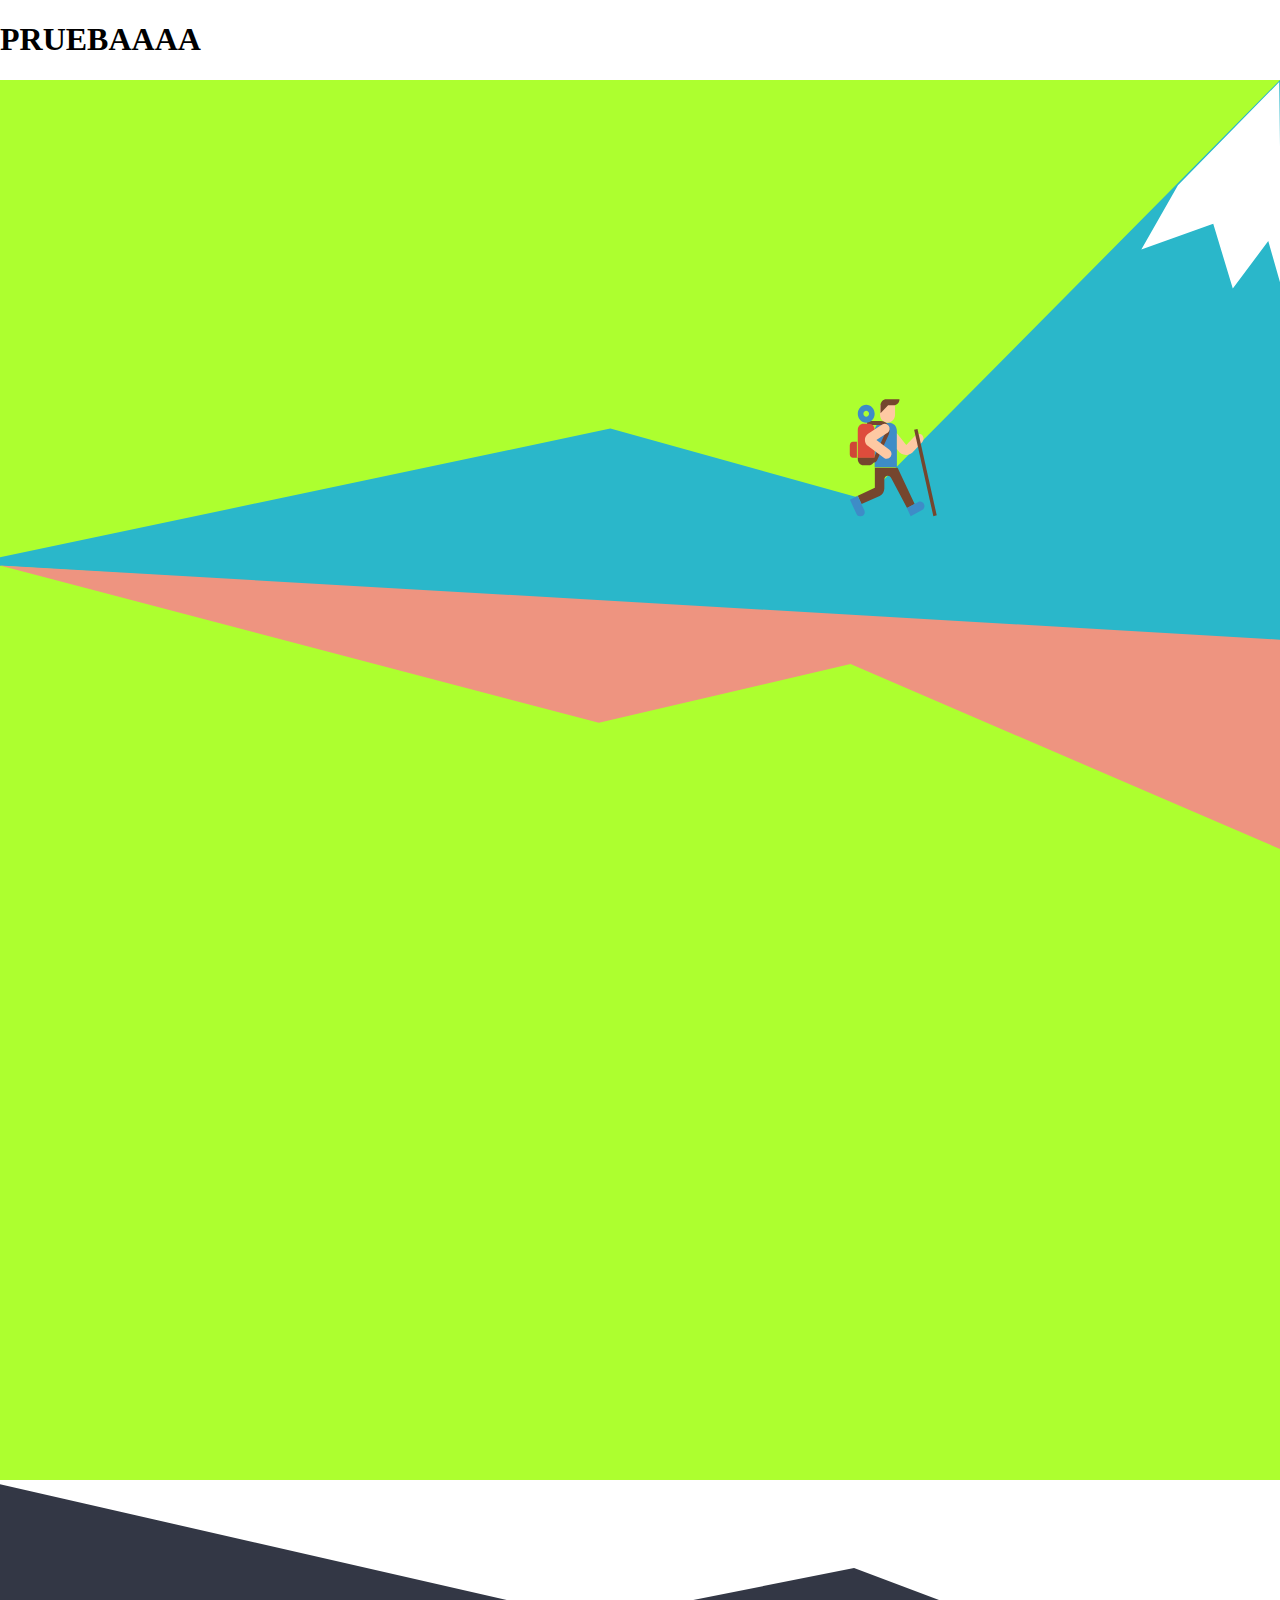
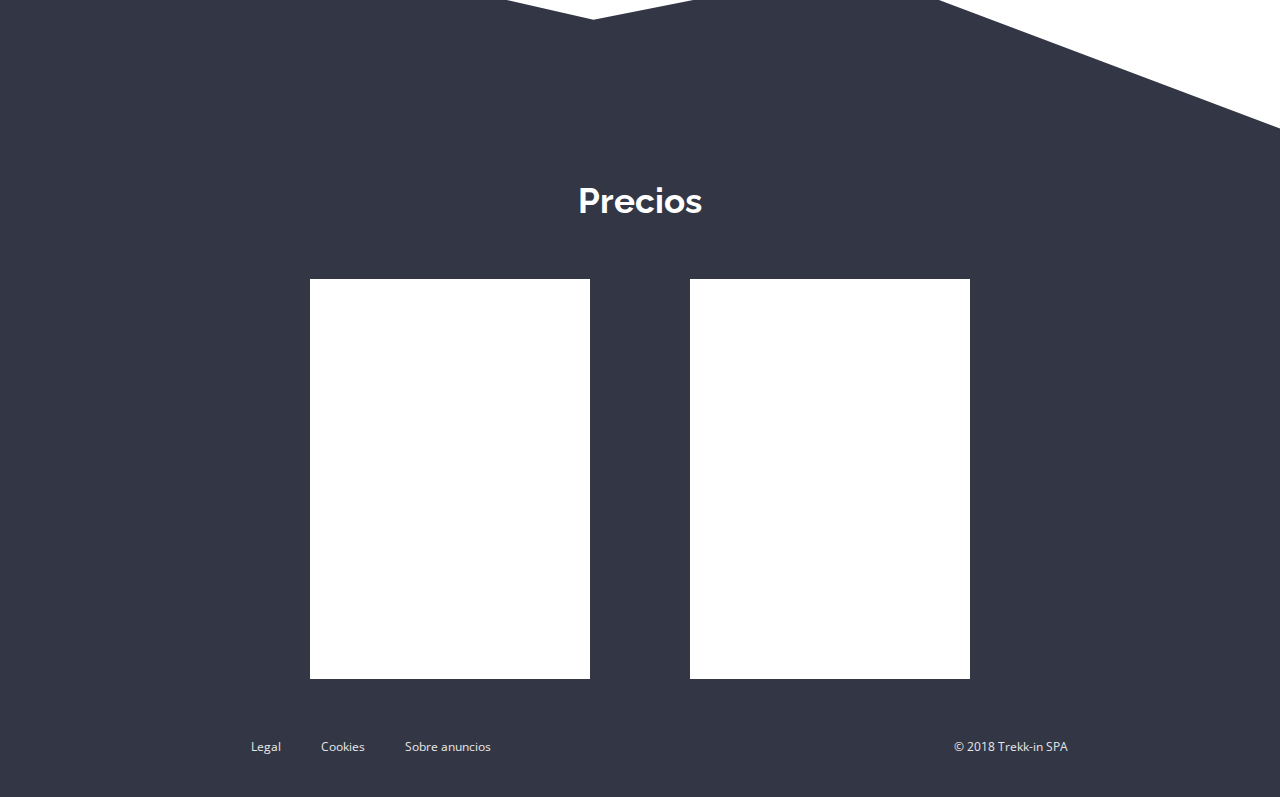
==== index.html @ 4a88b7ce "Problema solucionado" ====
<!DOCTYPE html>
<html lang="en">
<head>
    <meta charset="UTF-8">
    <meta name="viewport" content="width=device-width, initial-scale=1.0">
    <title>Trekk-In</title>
    <link href="https://fonts.googleapis.com/css?family=Open+Sans|Raleway:400,700&display=swap" rel="stylesheet">
    <link rel="stylesheet" href="assets/css/style.css">
</head> 
<body>

<div class="row">
<nav> </nav>

<header class="col-12">

    <h1>PRUEBAAAA</h1>

</header>

<div class="col-12 fondo-header"></div>

<main class="col-12"> </main>

<section class=" col-12 section-montaña">

    <h1 class="titulo-precios">Precios</h1>
    <div class="contenedor-cartas">
        <div class="cards">

        </div>

        <div class="cards">

        </div>
    </div>
</section >

<!--FOOTER-->
<footer class="col-12">
    <div class="botones-footer">
        <ul>Legal</ul>
        <ul>Cookies</ul>
        <ul>Sobre anuncios</ul>
    </div>
    <ul>© 2018 Trekk-in SPA</ul>
</footer> 
<!--FOOTER-->

 
</div>


</body>
</html>
---- assets/css/style.css ----
@charset "UTF-8";
body {
  margin: 0;
  padding: 0;
  box-sizing: border-box;
}

.row {
  display: grid;
  grid-template-columns: repeat(12, 1fr);
}

/*SMARTPHONE*/
.col-12 {
  grid-column: span 12;
}

.col-11 {
  grid-column: span 11;
}

.col-10 {
  grid-column: span 10;
}

.col-9 {
  grid-column: span 9;
}

.col-8 {
  grid-column: span 8;
}

.col-7 {
  grid-column: span 7;
}

.col-6 {
  grid-column: span 6;
}

.col-5 {
  grid-column: span 5;
}

.col-4 {
  grid-column: span 4;
}

.col-3 {
  grid-column: span 3;
}

.col-2 {
  grid-column: span 2;
}

.col-1 {
  grid-column: span 1;
}

@media (min-width: 576px) {
  .contenedor {
    width: 540px;
  }

  .d-sm-none {
    display: none;
  }

  .d-sm-block {
    display: block;
  }

  .col-sm-12 {
    grid-column: span 12;
  }

  .col-sm-11 {
    grid-column: span 11;
  }

  .col-sm-10 {
    grid-column: span 10;
  }

  .col-sm-9 {
    grid-column: span 9;
  }

  .col-sm-8 {
    grid-column: span 8;
  }

  .col-sm-7 {
    grid-column: span 7;
  }

  .col-sm-6 {
    grid-column: span 6;
  }

  .col-sm-5 {
    grid-column: span 5;
  }

  .col-sm-4 {
    grid-column: span 4;
  }

  .col-sm-3 {
    grid-column: span 3;
  }

  .col-sm-2 {
    grid-column: span 2;
  }

  .col-sm-1 {
    grid-column: span 1;
  }
}
@media (min-width: 768px) {
  .contenedor {
    width: 750px;
  }

  .d-md-none {
    display: none;
  }

  .d-md-block {
    display: block;
  }

  .col-md-12 {
    grid-column: span 12;
  }

  .col-md-11 {
    grid-column: span 11;
  }

  .col-md-10 {
    grid-column: span 10;
  }

  .col-md-9 {
    grid-column: span 9;
  }

  .col-md-8 {
    grid-column: span 8;
  }

  .col-md-7 {
    grid-column: span 7;
  }

  .col-md-6 {
    grid-column: span 6;
  }

  .col-md-5 {
    grid-column: span 5;
  }

  .col-md-4 {
    grid-column: span 4;
  }

  .col-md-3 {
    grid-column: span 3;
  }

  .col-md-2 {
    grid-column: span 2;
  }

  .col-md-1 {
    grid-column: span 1;
  }
}
@media (min-width: 992px) {
  .contenedor {
    width: 970px;
  }

  .d-lg-none {
    display: none;
  }

  .d-lg-block {
    display: block;
  }

  .col-lg-12 {
    grid-column: span 12;
  }

  .col-lg-11 {
    grid-column: span 11;
  }

  .col-lg-10 {
    grid-column: span 10;
  }

  .col-lg-9 {
    grid-column: span 9;
  }

  .col-lg-8 {
    grid-column: span 8;
  }

  .col-lg-7 {
    grid-column: span 7;
  }

  .col-lg-6 {
    grid-column: span 6;
  }

  .col-lg-5 {
    grid-column: span 5;
  }

  .col-lg-4 {
    grid-column: span 4;
  }

  .col-lg-3 {
    grid-column: span 3;
  }

  .col-lg-2 {
    grid-column: span 2;
  }

  .col-lg-1 {
    grid-column: span 1;
  }
}
@media (min-width: 1200px) {
  .contenedor {
    width: 1170px;
  }

  .d-xl-none {
    display: none;
  }

  .d-xl-block {
    display: block;
  }

  .col-xl-12 {
    grid-column: span 12;
  }

  .col-xl-11 {
    grid-column: span 11;
  }

  .col-xl-10 {
    grid-column: span 10;
  }

  .col-xl-9 {
    grid-column: span 9;
  }

  .col-xl-8 {
    grid-column: span 8;
  }

  .col-xl-7 {
    grid-column: span 7;
  }

  .col-xl-6 {
    grid-column: span 6;
  }

  .col-xl-5 {
    grid-column: span 5;
  }

  .col-xl-4 {
    grid-column: span 4;
  }

  .col-xl-3 {
    grid-column: span 3;
  }

  .col-xl-2 {
    grid-column: span 2;
  }

  .col-xl-1 {
    grid-column: span 1;
  }
}
.fondo-header {
  height: auto;
  width: 100%;
  background-color: greenyellow;
  color: red;
  background-image: url(/assets/img/header-minimizado.svg);
  background-repeat: no-repeat;
  background-size: 170%;
  background-position: right;
  padding-bottom: 400px;
}

@media (min-width: 576px) {
  .fondo-header {
    height: 1000px;
    width: 100%;
    background-color: greenyellow;
    color: red;
    background-image: url(/assets/img/header-minimizado.svg);
    background-repeat: no-repeat;
    background-size: 100%;
    background-position: top;
  }
}
footer {
  background-color: #333745;
  height: 100px;
  width: 100%;
  display: flex;
  justify-content: space-around;
  color: #e8e8e8;
  align-items: center;
  font-family: "Open Sans", sans-serif;
  flex-wrap: wrap;
  font-size: 12px;
}

.botones-footer {
  display: flex;
  color: #e8e8e8;
}

.section-montaña {
  background-color: #FFF;
  height: auto;
  width: 100%;
  background-repeat: no-repeat;
  background-size: cover;
  background-position: top;
  background-image: url(/assets/img/result-montaña-negra.svg);
}

.contenedor-cartas {
  display: flex;
  justify-content: center;
  flex-direction: column;
  margin-top: 40px;
}

.cards {
  background-color: white;
  width: 280px;
  height: 400px;
  margin: 18px;
}

.titulo-precios {
  display: flex;
  justify-content: center;
  margin-top: 300px;
  font-family: "Raleway", sans-serif;
  color: white;
  font-size: 35px;
}

@media (min-width: 576px) {
  .contenedor-cartas {
    display: flex;
    justify-content: center;
    flex-direction: row;
  }

  .cards {
    margin: 18px 50px;
  }
}

/*# sourceMappingURL=style.css.map */
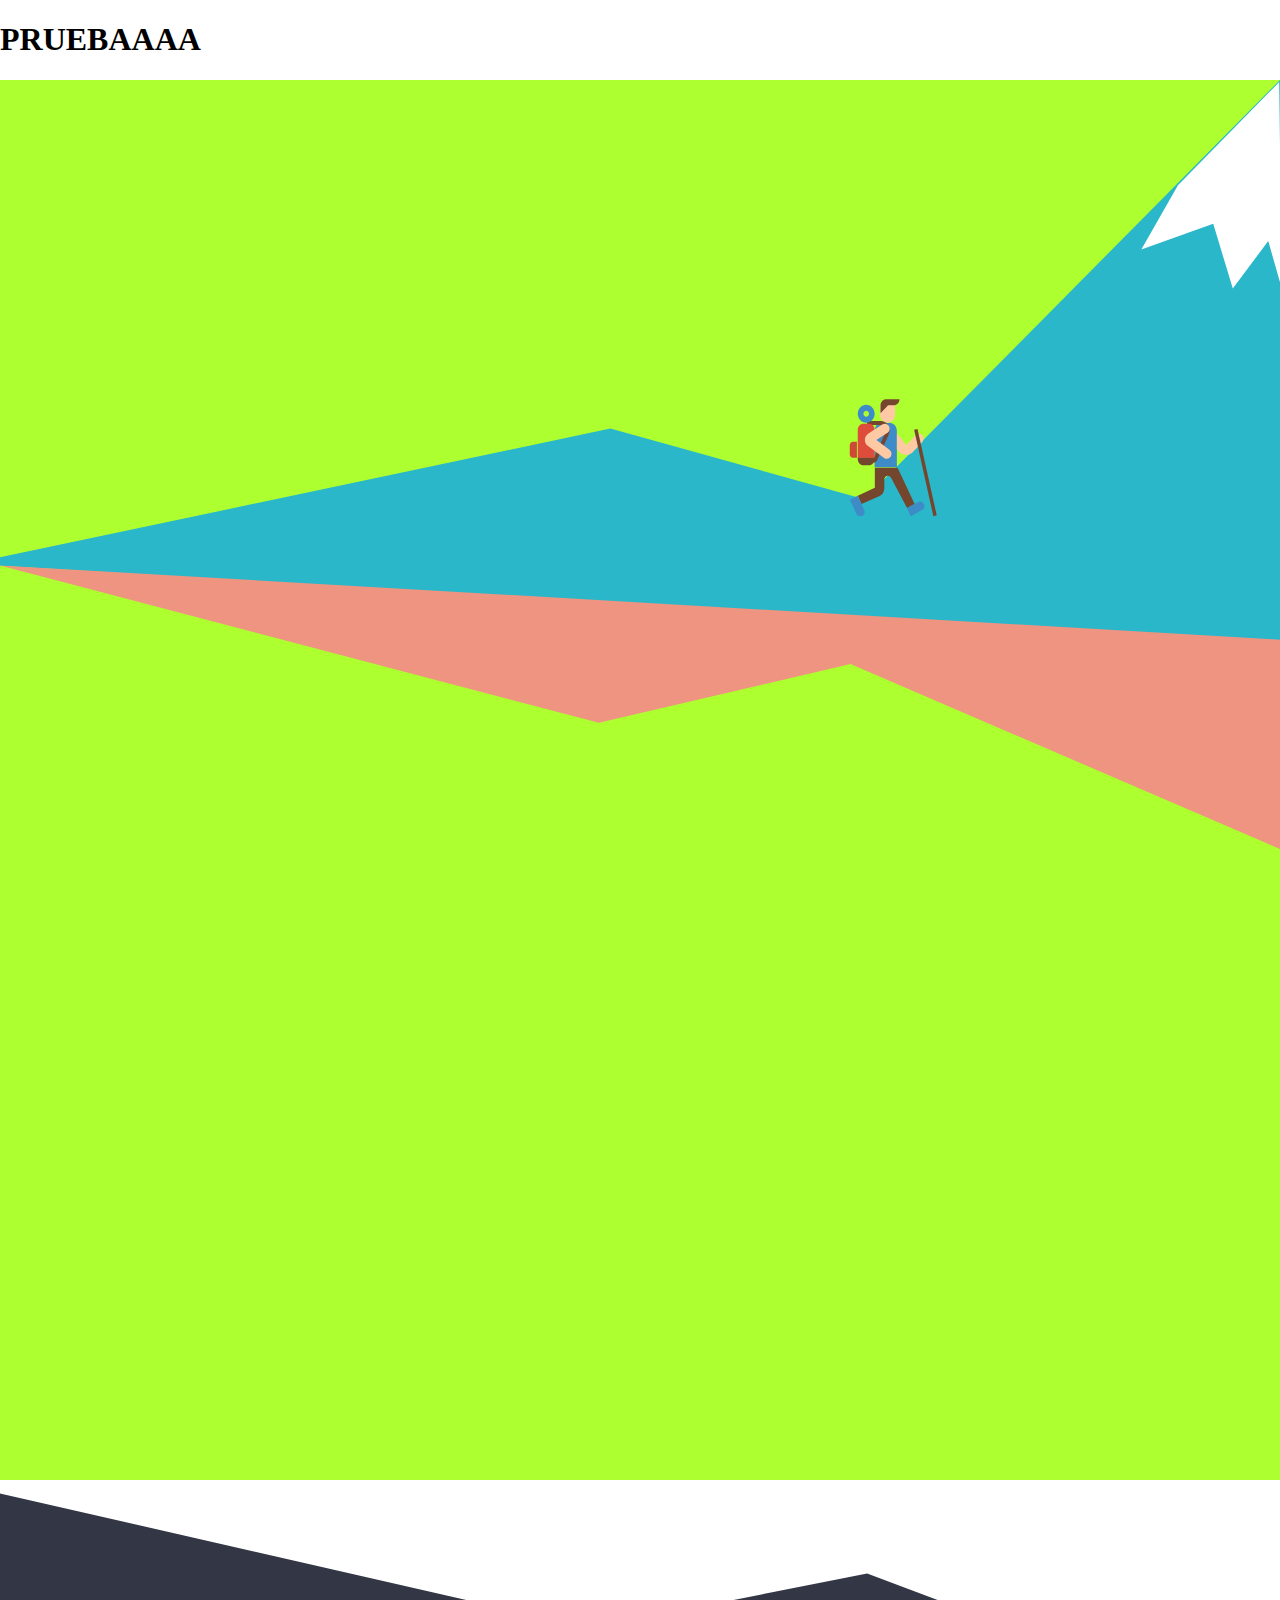
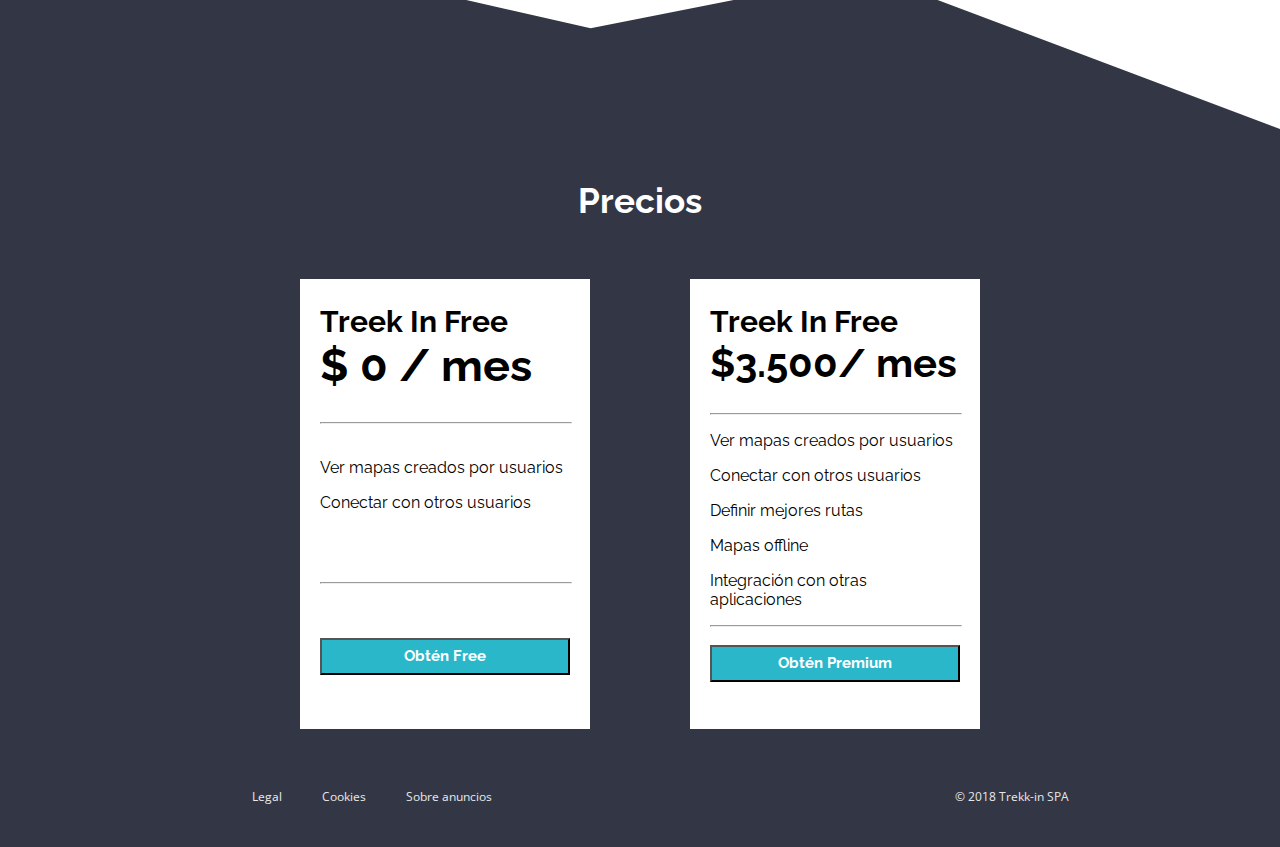
==== commit 8388a3b0: "Cartas arregladas" ====
--- a/index.html
+++ b/index.html
@@ -5,12 +5,26 @@
     <meta name="viewport" content="width=device-width, initial-scale=1.0">
     <title>Trekk-In</title>
     <link href="https://fonts.googleapis.com/css?family=Open+Sans|Raleway:400,700&display=swap" rel="stylesheet">
+    <link rel="stylesheet" href="https://cdnjs.cloudflare.com/ajax/libs/font-awesome/4.7.0/css/font-awesome.min.css">
     <link rel="stylesheet" href="assets/css/style.css">
 </head> 
 <body>
 
 <div class="row">
-<nav> </nav>
+
+<nav class="col-12"> 
+    
+<!-- 
+    <div class="topnav" id="myTopnav">
+        <a href="#home" class="active"><img class="logo-navbar" src="/assets/img/result-logo.svg" alt=""></a>
+        <a href="#news">Acerca de</a>
+        <a href="#contact">Características</a>
+        <a href="#about">Precios</a>
+        <a href="javascript:void(0);" class="icon" onclick="myFunction()">
+          <i class="fa fa-bars"></i>
+        </a>
+      </div> -->
+</nav>
 
 <header class="col-12">
 
@@ -27,10 +41,34 @@
     <h1 class="titulo-precios">Precios</h1>
     <div class="contenedor-cartas">
         <div class="cards">
-
+            <h2 class="textos-cartas titulo-promo">Treek In Free</h2>
+            <h1 class="textos-cartas precio">$ 0 / mes</h1>
+            <hr class="linea">
+            <br>
+            <p class="textos-cartas">Ver mapas creados por usuarios</p>
+            <p class="textos-cartas">Conectar con otros usuarios</p>
+            <br>
+            <br>
+            <br>
+            <hr class="linea">
+            <br>
+            <br>
+            <br>
+            <button class="boton-cajas">Obtén Free</button>
         </div>
 
         <div class="cards">
+            <h2 class="textos-cartas titulo-promo">Treek In Free</h2>
+            <h1 class="textos-cartas precio-diferente">$3.500/ mes</h1>
+            <hr class="linea">
+            <p class="textos-cartas">Ver mapas creados por usuarios</p>
+            <p class="textos-cartas">Conectar con otros usuarios</p>
+            <p class="textos-cartas">Definir mejores rutas</p>
+            <p class="textos-cartas">Mapas offline</p>
+            <p class="textos-cartas">Integración con otras aplicaciones</p>
+            <hr class="linea">
+            <br>
+            <button class="boton-cajas">Obtén Premium</button>
 
         </div>
     </div>
@@ -50,6 +88,21 @@
  
 </div>
 
+    <!-- js js js js -->
+    <script src="https://code.jquery.com/jquery-3.4.1.slim.min.js" integrity="sha384-J6qa4849blE2+poT4WnyKhv5vZF5SrPo0iEjwBvKU7imGFAV0wwj1yYfoRSJoZ+n" crossorigin="anonymous"></script>
+    <script src="https://cdn.jsdelivr.net/npm/popper.js@1.16.0/dist/umd/popper.min.js" integrity="sha384-Q6E9RHvbIyZFJoft+2mJbHaEWldlvI9IOYy5n3zV9zzTtmI3UksdQRVvoxMfooAo" crossorigin="anonymous"></script>
+    <!-- js js js js -->
+    <!-- <script>
+        function myFunction() {
+  var x = document.getElementById("myTopnav");
+  if (x.className === "topnav") {
+    x.className += " responsive";
+  } else {
+    x.className = "topnav";
+  }
+}
+    </script> -->
+ 
 
 </body>
 </html>--- a/assets/css/style.css
+++ b/assets/css/style.css
@@ -364,9 +364,29 @@
 
 .cards {
   background-color: white;
-  width: 280px;
-  height: 400px;
+  width: 250px;
+  height: 450px;
   margin: 18px;
+  text-align: left;
+  padding: 0px 20px;
+}
+
+.textos-cartas {
+  font-family: "Raleway", sans-serif;
+}
+
+.precio {
+  font-size: 45px;
+  font-weight: 700;
+  font-style: bold;
+  margin-top: 0px;
+}
+
+.precio-diferente {
+  font-size: 40px;
+  font-weight: 700;
+  font-style: bold;
+  margin-top: 0px;
 }
 
 .titulo-precios {
@@ -378,6 +398,27 @@
   font-size: 35px;
 }
 
+.titulo-promo {
+  font-size: 30px;
+  margin-bottom: 0px;
+}
+
+.linea {
+  width: 100%;
+  margin: 0px;
+}
+
+.boton-cajas {
+  width: 250px;
+  padding: 3%;
+  background-color: #2ab7ca;
+  color: #FFF;
+  font-family: "Raleway", sans-serif;
+  font-weight: 700;
+  font-style: bold;
+  font-size: 15px;
+}
+
 @media (min-width: 576px) {
   .contenedor-cartas {
     display: flex;
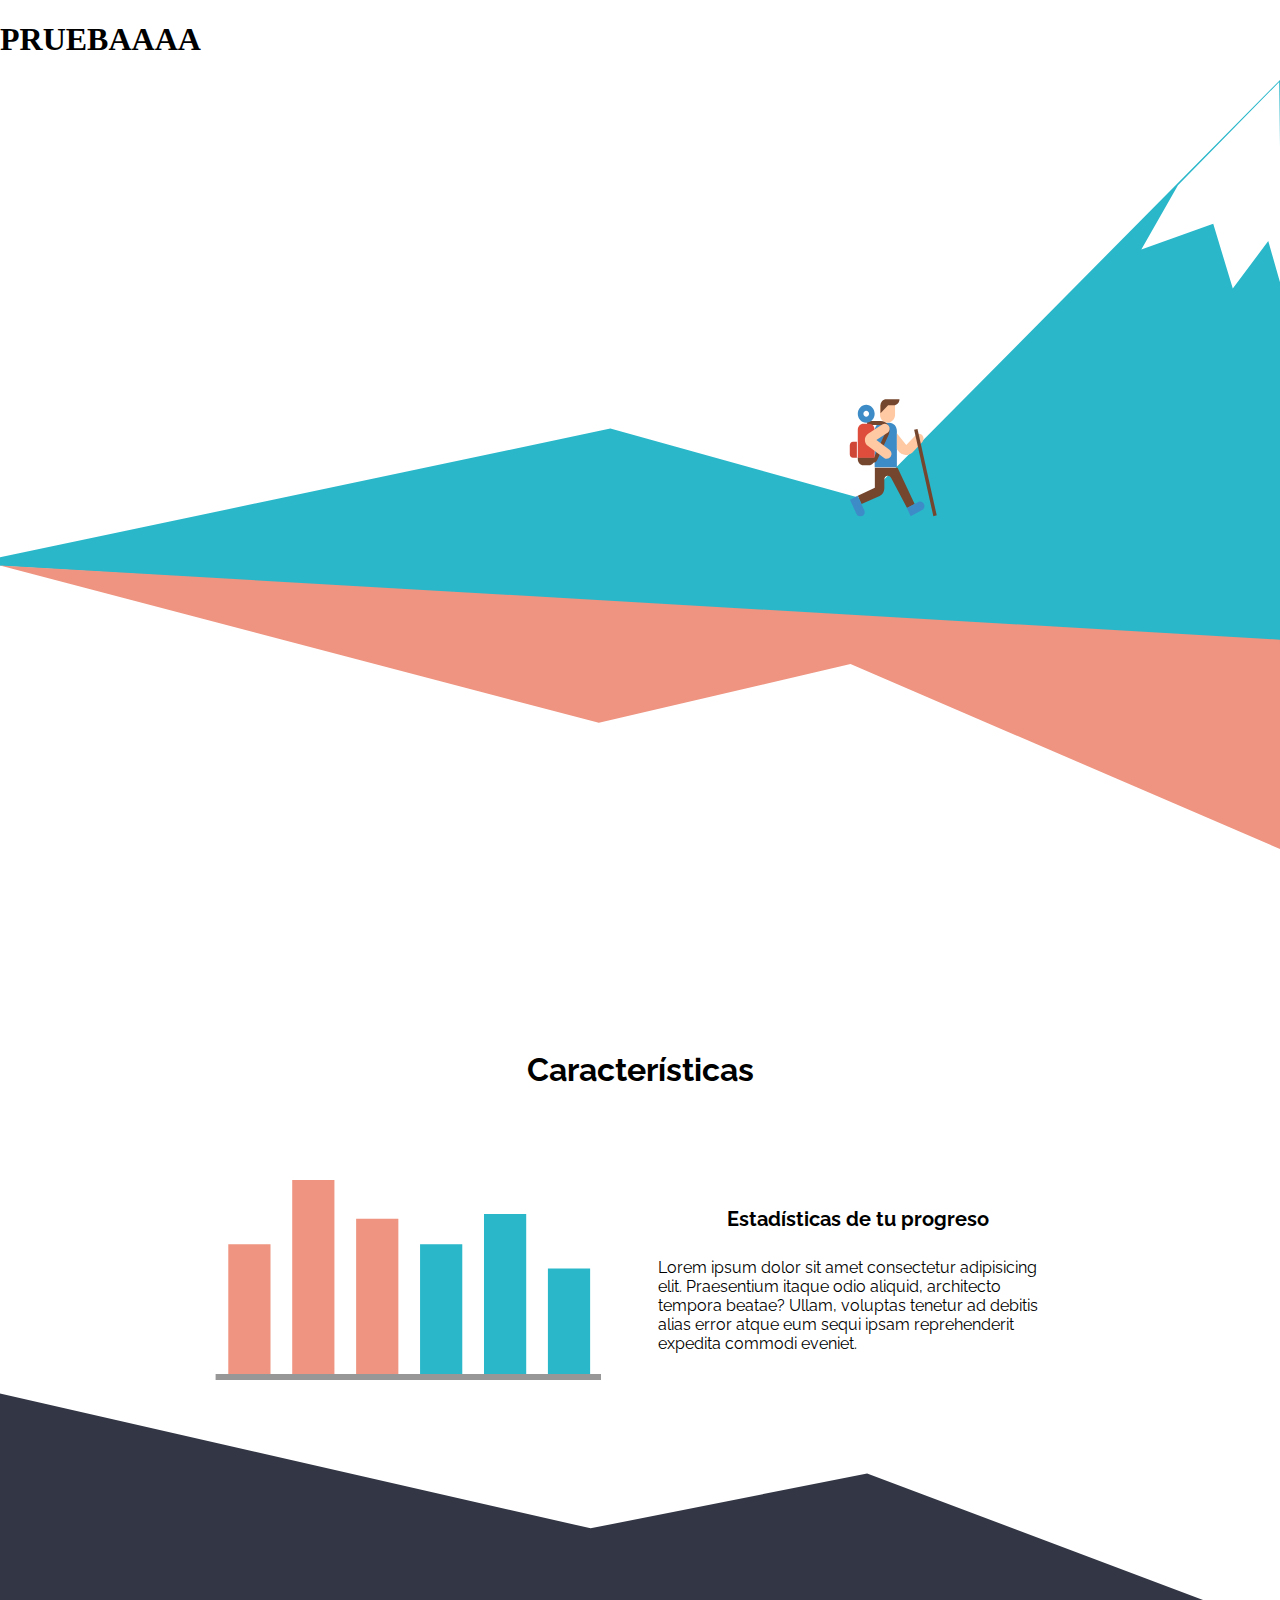
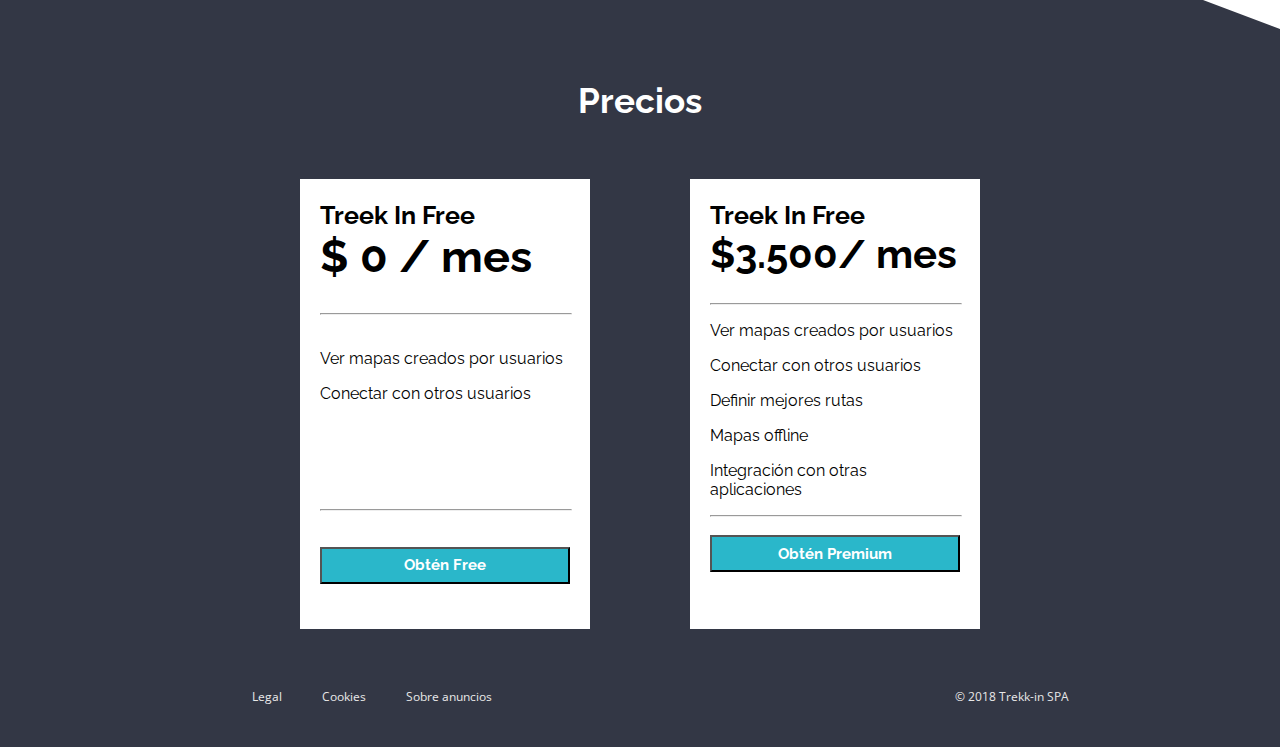
==== commit c2946081: "Bloque caracteristicas incluido" ====
--- a/index.html
+++ b/index.html
@@ -33,8 +33,16 @@
 </header>
 
 <div class="col-12 fondo-header"></div>
-
-<main class="col-12"> </main>
+<div class=" col-12 titulo-carac"><h1>Características</h1></div>
+<main class="col-12 bloque-carac"> 
+    
+    <img class="grafico" src="/assets/img/result-grafico.svg" alt="">
+    <div>
+    <h2 class="titulo-estadisticas">Estadísticas de tu progreso</h2>
+    <p class="parrafo-carac">Lorem ipsum dolor sit amet consectetur adipisicing elit. Praesentium itaque odio aliquid, architecto tempora beatae? Ullam,
+        voluptas tenetur ad debitis alias error atque eum sequi ipsam reprehenderit expedita commodi eveniet.</p>
+    </div>
+</main>
 
 <section class=" col-12 section-montaña">
 
@@ -50,8 +58,9 @@
             <br>
             <br>
             <br>
+            <br>
+            <br>
             <hr class="linea">
-            <br>
             <br>
             <br>
             <button class="boton-cajas">Obtén Free</button>
--- a/assets/css/style.css
+++ b/assets/css/style.css
@@ -306,7 +306,7 @@
 .fondo-header {
   height: auto;
   width: 100%;
-  background-color: greenyellow;
+  background-color: #FFF;
   color: red;
   background-image: url(/assets/img/header-minimizado.svg);
   background-repeat: no-repeat;
@@ -317,14 +317,65 @@
 
 @media (min-width: 576px) {
   .fondo-header {
-    height: 1000px;
+    height: 550px;
     width: 100%;
-    background-color: greenyellow;
+    background-color: #FFF;
     color: red;
     background-image: url(/assets/img/header-minimizado.svg);
     background-repeat: no-repeat;
     background-size: 100%;
     background-position: top;
+  }
+}
+.bloque-carac {
+  display: flex;
+  justify-content: center;
+  flex-direction: column;
+  font-family: "Raleway", sans-serif;
+}
+
+.titulo-estadisticas {
+  margin: 7px;
+  font-size: 20px;
+  text-align: center;
+  padding: 20px 0;
+}
+
+.titulo-carac {
+  font-family: "Raleway", sans-serif;
+  display: flex;
+  justify-content: center;
+  width: 100%;
+  height: 150px;
+}
+
+.parrafo-carac {
+  width: 300px;
+  margin: 7px;
+  text-align: left;
+}
+
+.grafico {
+  height: 150px;
+  margin: 0em;
+}
+
+@media (min-width: 576px) {
+  .bloque-carac {
+    display: flex;
+    justify-content: center;
+    flex-direction: row;
+    font-family: "Raleway", sans-serif;
+  }
+
+  .grafico {
+    height: 200px;
+    margin-right: 50px;
+  }
+
+  .parrafo-carac {
+    width: 400px;
+    text-align: left;
   }
 }
 footer {
@@ -399,7 +450,7 @@
 }
 
 .titulo-promo {
-  font-size: 30px;
+  font-size: 25px;
   margin-bottom: 0px;
 }
 
@@ -419,6 +470,39 @@
   font-size: 15px;
 }
 
+.grafico {
+  height: 150px;
+  margin: 0em;
+}
+
+.bloque-carac {
+  display: flex;
+  justify-content: center;
+  flex-direction: column;
+  font-family: "Raleway", sans-serif;
+}
+
+.parrafo-carac {
+  width: 300px;
+  margin: 7px;
+  text-align: left;
+}
+
+.titulo-estadisticas {
+  margin: 7px;
+  font-size: 20px;
+  text-align: center;
+  padding: 20px 0;
+}
+
+.titulo-carac {
+  font-family: "Raleway", sans-serif;
+  display: flex;
+  justify-content: center;
+  width: 100%;
+  height: 150px;
+}
+
 @media (min-width: 576px) {
   .contenedor-cartas {
     display: flex;
@@ -429,6 +513,23 @@
   .cards {
     margin: 18px 50px;
   }
+
+  .bloque-carac {
+    display: flex;
+    justify-content: center;
+    flex-direction: row;
+    font-family: "Raleway", sans-serif;
+  }
+
+  .grafico {
+    height: 200px;
+    margin-right: 50px;
+  }
+
+  .parrafo-carac {
+    width: 400px;
+    text-align: left;
+  }
 }
 
 /*# sourceMappingURL=style.css.map */
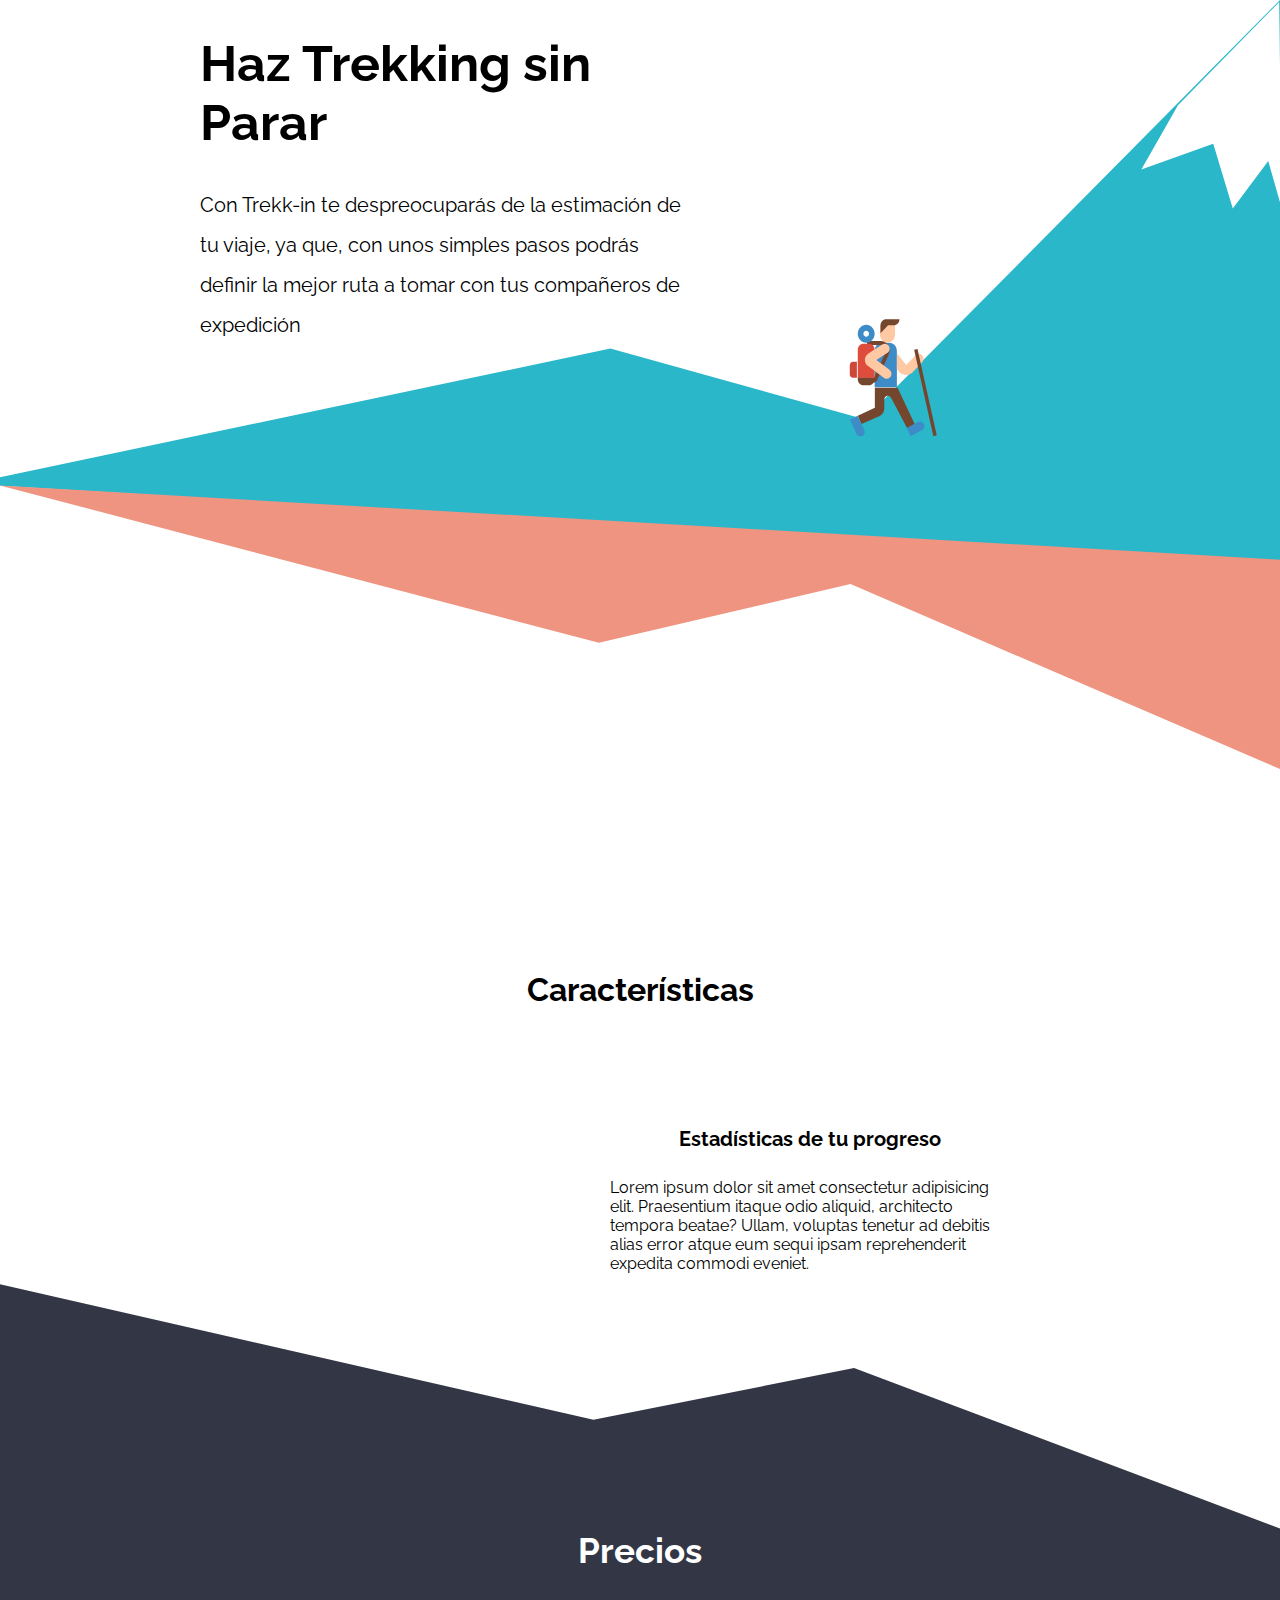
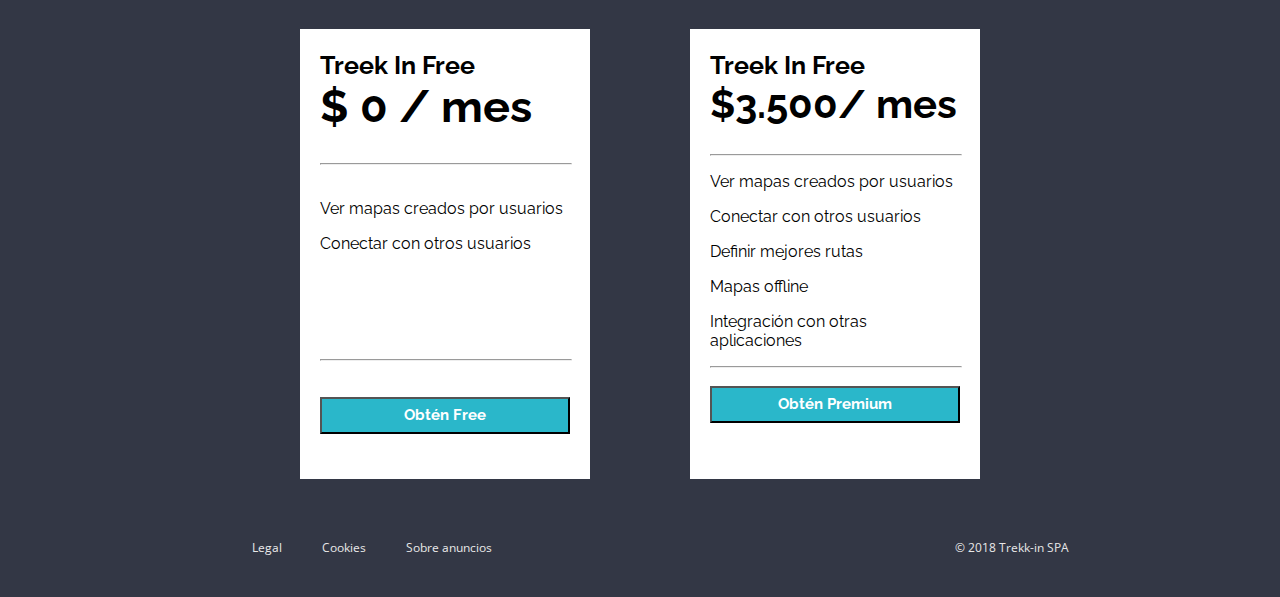
==== commit b78aa5b1: "Header actualizado" ====
--- a/index.html
+++ b/index.html
@@ -27,16 +27,19 @@
 </nav>
 
 <header class="col-12">
-
-    <h1>PRUEBAAAA</h1>
-
 </header>
 
-<div class="col-12 fondo-header"></div>
+<div class="col-12 fondo-header">
+    <div class="texto-header">
+        <h1 class="titulo-header">Haz Trekking sin Parar</h1>
+        <p class="parrafo-header"> Con Trekk-in te despreocuparás de la estimación de tu viaje, ya que, con unos simples
+             pasos podrás definir la mejor ruta a tomar con tus compañeros de expedición</p>
+    </div>
+</div>
 <div class=" col-12 titulo-carac"><h1>Características</h1></div>
 <main class="col-12 bloque-carac"> 
     
-    <img class="grafico" src="/assets/img/result-grafico.svg" alt="">
+    <img  class="grafico animation-element" src="/assets/img/result-grafico.svg" alt="">
     <div>
     <h2 class="titulo-estadisticas">Estadísticas de tu progreso</h2>
     <p class="parrafo-carac">Lorem ipsum dolor sit amet consectetur adipisicing elit. Praesentium itaque odio aliquid, architecto tempora beatae? Ullam,
@@ -101,6 +104,12 @@
     <script src="https://code.jquery.com/jquery-3.4.1.slim.min.js" integrity="sha384-J6qa4849blE2+poT4WnyKhv5vZF5SrPo0iEjwBvKU7imGFAV0wwj1yYfoRSJoZ+n" crossorigin="anonymous"></script>
     <script src="https://cdn.jsdelivr.net/npm/popper.js@1.16.0/dist/umd/popper.min.js" integrity="sha384-Q6E9RHvbIyZFJoft+2mJbHaEWldlvI9IOYy5n3zV9zzTtmI3UksdQRVvoxMfooAo" crossorigin="anonymous"></script>
     <!-- js js js js -->
+
+    <script src="https://code.jquery.com/jquery-3.4.1.min.js"
+        integrity="sha256-CSXorXvZcTkaix6Yvo6HppcZGetbYMGWSFlBw8HfCJo=" crossorigin="anonymous">
+    </script>
+    <script src="assets/js/animate.js">
+    </script>
     <!-- <script>
         function myFunction() {
   var x = document.getElementById("myTopnav");
--- a/assets/css/style.css
+++ b/assets/css/style.css
@@ -307,7 +307,6 @@
   height: auto;
   width: 100%;
   background-color: #FFF;
-  color: red;
   background-image: url(/assets/img/header-minimizado.svg);
   background-repeat: no-repeat;
   background-size: 170%;
@@ -315,16 +314,46 @@
   padding-bottom: 400px;
 }
 
+.texto-header {
+  width: 300px;
+  font-family: "Raleway", sans-serif;
+  margin-left: 10px;
+}
+
+.titulo-header {
+  font-size: 45px;
+}
+
+.parrafo-header {
+  font-size: 20px;
+  line-height: 40px;
+  margin-bottom: 350px;
+}
+
 @media (min-width: 576px) {
   .fondo-header {
     height: 550px;
     width: 100%;
     background-color: #FFF;
-    color: red;
     background-image: url(/assets/img/header-minimizado.svg);
     background-repeat: no-repeat;
     background-size: 100%;
     background-position: top;
+  }
+
+  .texto-header {
+    width: 500px;
+    font-family: "Raleway", sans-serif;
+    margin-left: 200px;
+  }
+
+  .parrafo-header {
+    font-size: 20px;
+    line-height: 40px;
+  }
+
+  .titulo-header {
+    font-size: 50px;
   }
 }
 .bloque-carac {
@@ -360,6 +389,20 @@
   margin: 0em;
 }
 
+/*ANIMATION ELEMENT*/
+.animation-element {
+  opacity: 0;
+  position: relative;
+  transition: all 500ms linear;
+  transform: translate3d(0px, 10px, 0px);
+  transition-delay: 0.5s;
+}
+
+.animation-element.in-view {
+  opacity: 1;
+  transform: translate3d(0px, 0px, 0px);
+}
+
 @media (min-width: 576px) {
   .bloque-carac {
     display: flex;
@@ -369,7 +412,7 @@
   }
 
   .grafico {
-    height: 200px;
+    height: 150px;
     margin-right: 50px;
   }
 
@@ -402,7 +445,7 @@
   width: 100%;
   background-repeat: no-repeat;
   background-size: cover;
-  background-position: top;
+  background-position: bottom;
   background-image: url(/assets/img/result-montaña-negra.svg);
 }
 
@@ -443,10 +486,10 @@
 .titulo-precios {
   display: flex;
   justify-content: center;
-  margin-top: 300px;
   font-family: "Raleway", sans-serif;
   color: white;
   font-size: 35px;
+  margin-top: 250px;
 }
 
 .titulo-promo {
@@ -470,40 +513,17 @@
   font-size: 15px;
 }
 
-.grafico {
-  height: 150px;
-  margin: 0em;
-}
-
-.bloque-carac {
-  display: flex;
-  justify-content: center;
-  flex-direction: column;
-  font-family: "Raleway", sans-serif;
-}
-
-.parrafo-carac {
-  width: 300px;
-  margin: 7px;
-  text-align: left;
-}
-
-.titulo-estadisticas {
-  margin: 7px;
-  font-size: 20px;
-  text-align: center;
-  padding: 20px 0;
-}
-
-.titulo-carac {
-  font-family: "Raleway", sans-serif;
-  display: flex;
-  justify-content: center;
-  width: 100%;
-  height: 150px;
-}
-
 @media (min-width: 576px) {
+  .section-montaña {
+    background-color: #FFF;
+    height: auto;
+    width: 100%;
+    background-repeat: no-repeat;
+    background-size: cover;
+    background-position: top;
+    background-image: url(/assets/img/result-montaña-negra.svg);
+  }
+
   .contenedor-cartas {
     display: flex;
     justify-content: center;
@@ -513,23 +533,6 @@
   .cards {
     margin: 18px 50px;
   }
-
-  .bloque-carac {
-    display: flex;
-    justify-content: center;
-    flex-direction: row;
-    font-family: "Raleway", sans-serif;
-  }
-
-  .grafico {
-    height: 200px;
-    margin-right: 50px;
-  }
-
-  .parrafo-carac {
-    width: 400px;
-    text-align: left;
-  }
 }
 
 /*# sourceMappingURL=style.css.map */
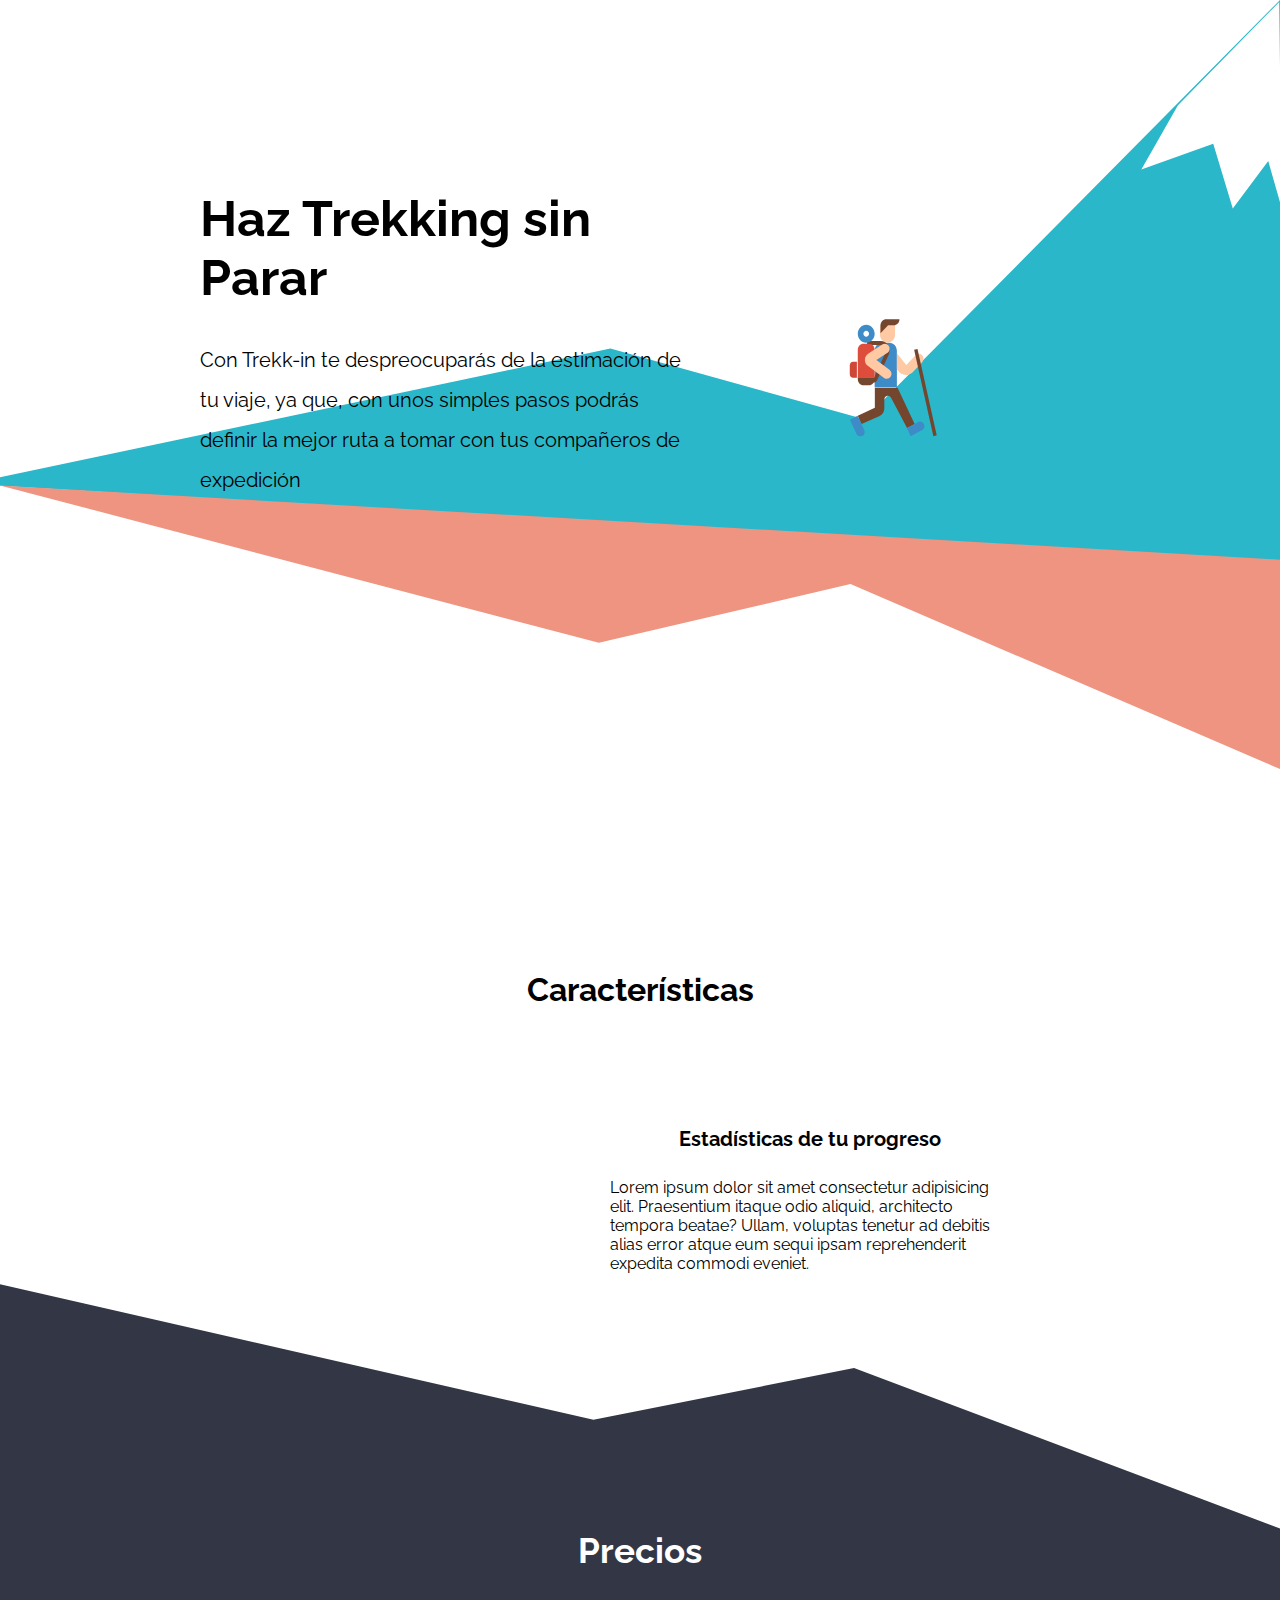
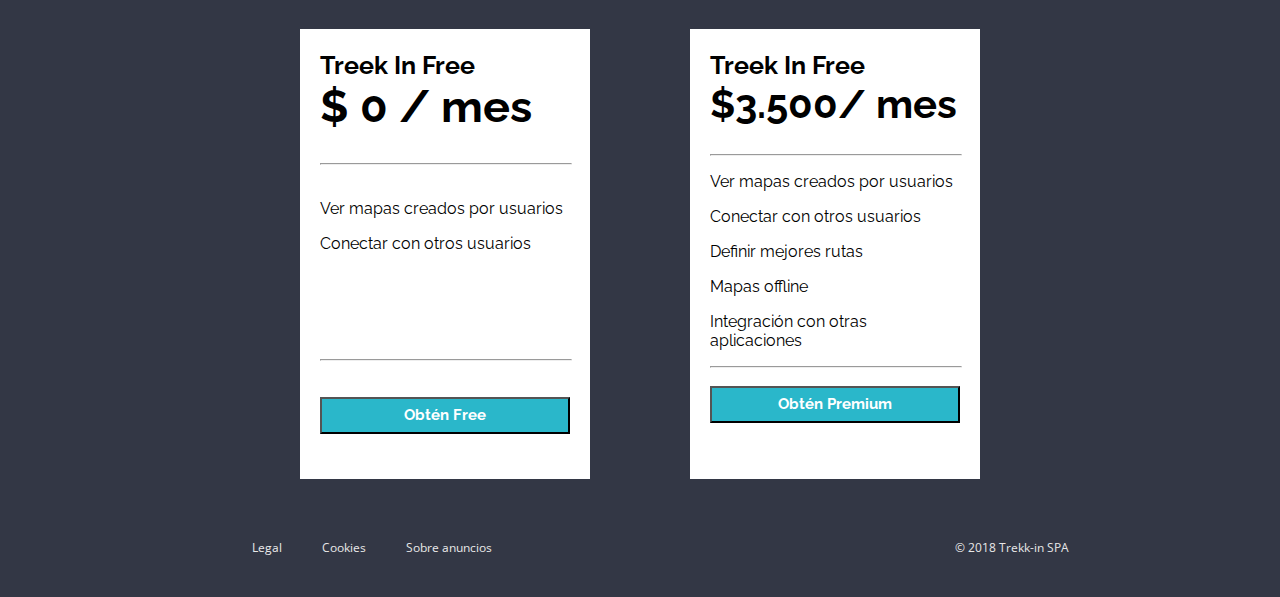
==== commit 2cce0946: "Probando paddings" ====
--- a/index.html
+++ b/index.html
@@ -25,17 +25,18 @@
         </a>
       </div> -->
 </nav>
-
-<header class="col-12">
-</header>
-
-<div class="col-12 fondo-header">
-    <div class="texto-header">
+<div class="texto-header">
         <h1 class="titulo-header">Haz Trekking sin Parar</h1>
         <p class="parrafo-header"> Con Trekk-in te despreocuparás de la estimación de tu viaje, ya que, con unos simples
              pasos podrás definir la mejor ruta a tomar con tus compañeros de expedición</p>
     </div>
-</div>
+<header class="col-12 fondo-header">
+    
+</header>
+
+<!-- <div class="col-12 fondo-header">
+    
+</div> -->
 <div class=" col-12 titulo-carac"><h1>Características</h1></div>
 <main class="col-12 bloque-carac"> 
     
--- a/assets/css/style.css
+++ b/assets/css/style.css
@@ -304,20 +304,20 @@
   }
 }
 .fondo-header {
-  height: auto;
+  height: 550px;
   width: 100%;
   background-color: #FFF;
   background-image: url(/assets/img/header-minimizado.svg);
   background-repeat: no-repeat;
   background-size: 170%;
   background-position: right;
-  padding-bottom: 400px;
 }
 
 .texto-header {
   width: 300px;
   font-family: "Raleway", sans-serif;
   margin-left: 10px;
+  padding-top: 10px;
 }
 
 .titulo-header {
@@ -327,24 +327,27 @@
 .parrafo-header {
   font-size: 20px;
   line-height: 40px;
-  margin-bottom: 350px;
+  margin-bottom: 0px;
 }
 
 @media (min-width: 576px) {
   .fondo-header {
-    height: 550px;
+    height: autopx;
     width: 100%;
     background-color: #FFF;
     background-image: url(/assets/img/header-minimizado.svg);
     background-repeat: no-repeat;
     background-size: 100%;
     background-position: top;
+    padding-bottom: 400px;
   }
 
   .texto-header {
     width: 500px;
     font-family: "Raleway", sans-serif;
     margin-left: 200px;
+    position: absolute;
+    bottom: 400px;
   }
 
   .parrafo-header {
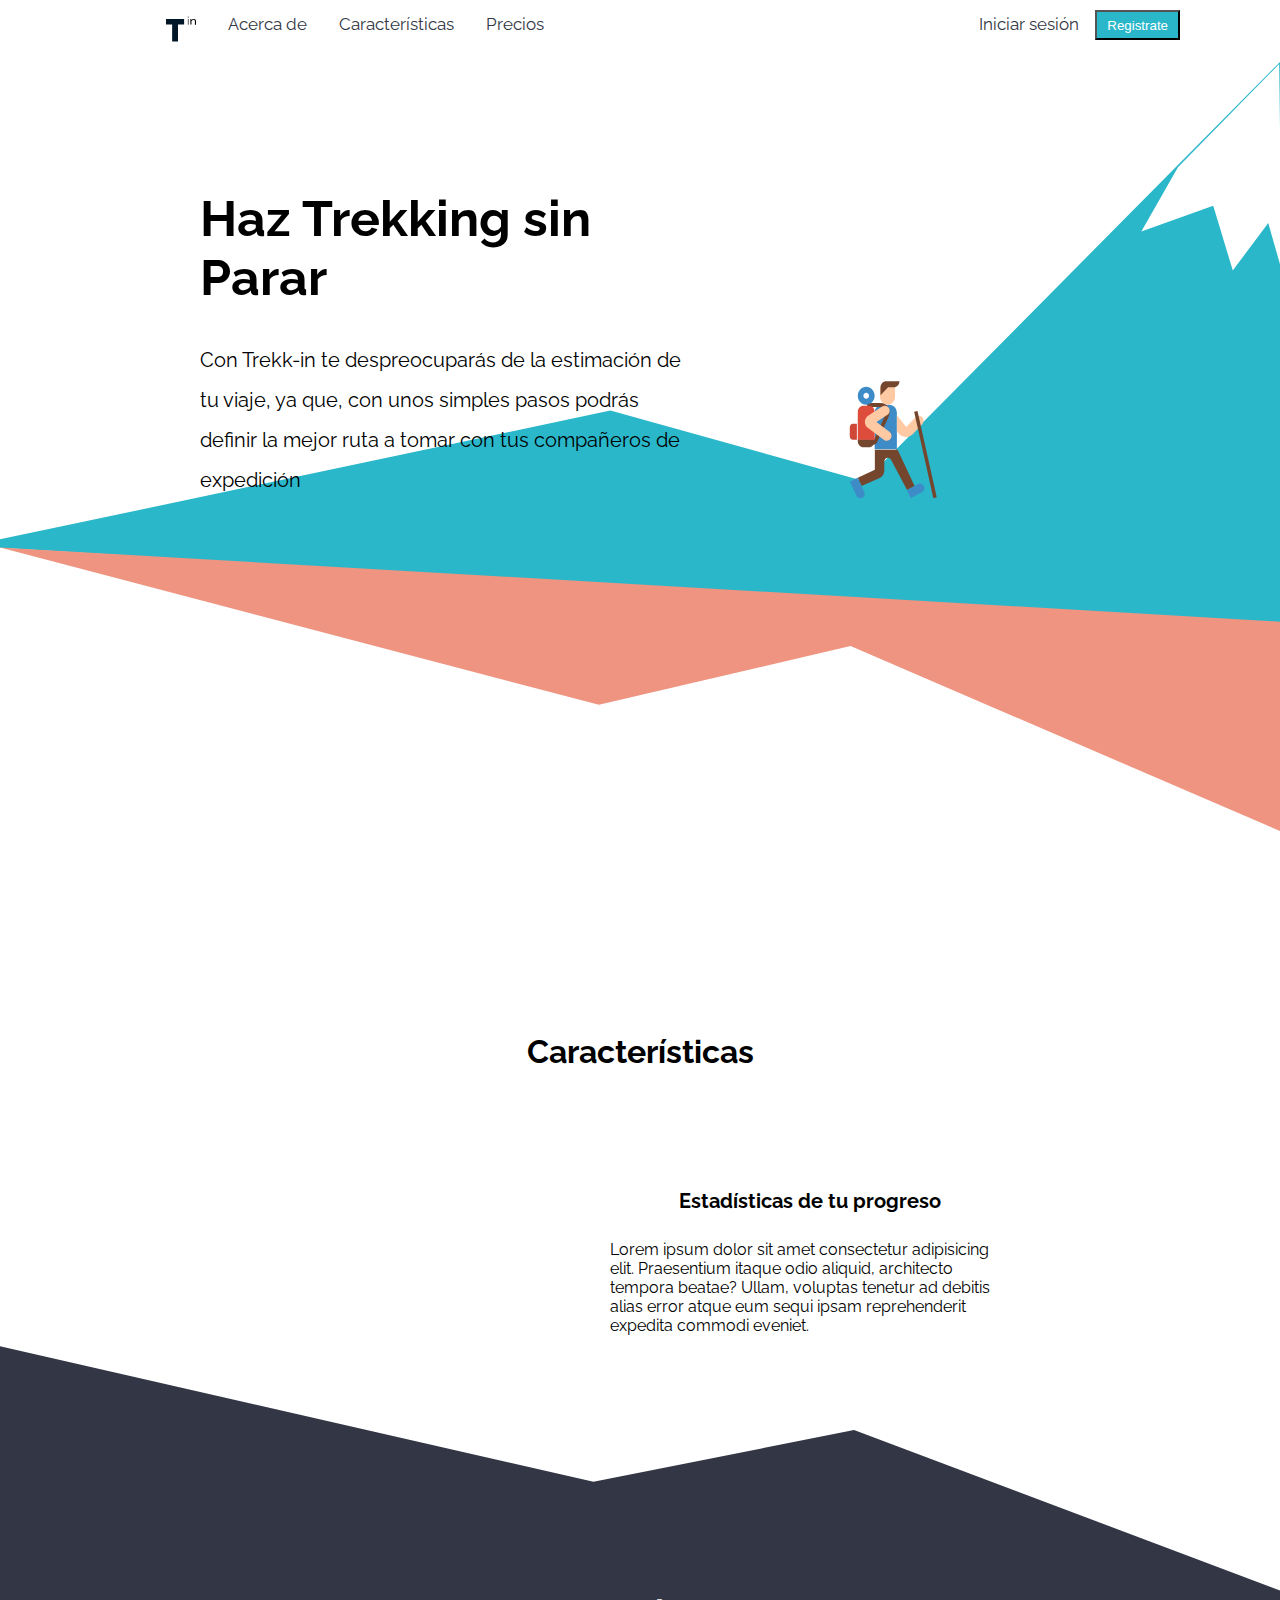
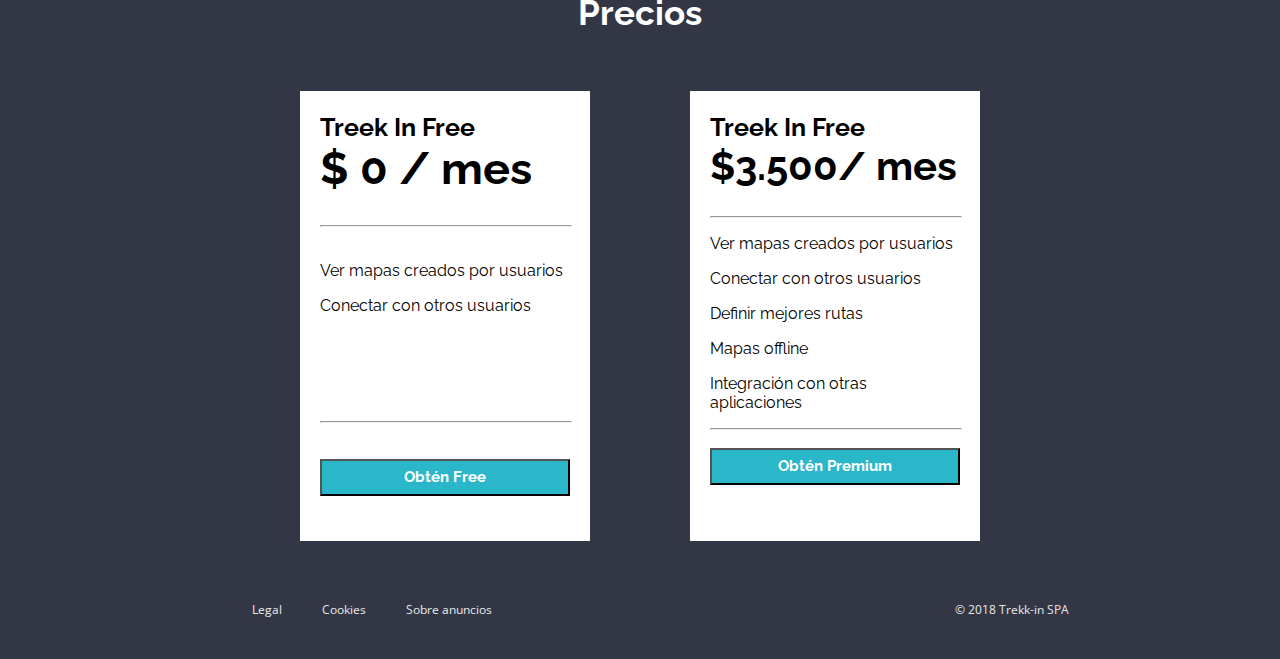
==== commit 31fbd073: "Finalizado" ====
--- a/index.html
+++ b/index.html
@@ -12,19 +12,24 @@
 
 <div class="row">
 
-<nav class="col-12"> 
-    
-<!-- 
-    <div class="topnav" id="myTopnav">
-        <a href="#home" class="active"><img class="logo-navbar" src="/assets/img/result-logo.svg" alt=""></a>
+<nav class="col-12 navbar">
+     <div class="topnav" id="myTopnav">
+        <a href="#home" class="active"><img class="logo-navbar" src="assets/img/result-logo.svg" alt=""></a>
         <a href="#news">Acerca de</a>
         <a href="#contact">Características</a>
         <a href="#about">Precios</a>
         <a href="javascript:void(0);" class="icon" onclick="myFunction()">
           <i class="fa fa-bars"></i>
         </a>
-      </div> -->
+        <div class="botones-navbar">
+            <a href="#about">Iniciar sesión</a>
+            <button class="boton-navbar"> Registrate</button>
+        </div>
+    </div>
 </nav>
+
+<!--NAVBAR-->
+
 <div class="texto-header">
         <h1 class="titulo-header">Haz Trekking sin Parar</h1>
         <p class="parrafo-header"> Con Trekk-in te despreocuparás de la estimación de tu viaje, ya que, con unos simples
@@ -101,18 +106,16 @@
  
 </div>
 
-    <!-- js js js js -->
-    <script src="https://code.jquery.com/jquery-3.4.1.slim.min.js" integrity="sha384-J6qa4849blE2+poT4WnyKhv5vZF5SrPo0iEjwBvKU7imGFAV0wwj1yYfoRSJoZ+n" crossorigin="anonymous"></script>
-    <script src="https://cdn.jsdelivr.net/npm/popper.js@1.16.0/dist/umd/popper.min.js" integrity="sha384-Q6E9RHvbIyZFJoft+2mJbHaEWldlvI9IOYy5n3zV9zzTtmI3UksdQRVvoxMfooAo" crossorigin="anonymous"></script>
-    <!-- js js js js -->
 
     <script src="https://code.jquery.com/jquery-3.4.1.min.js"
         integrity="sha256-CSXorXvZcTkaix6Yvo6HppcZGetbYMGWSFlBw8HfCJo=" crossorigin="anonymous">
     </script>
     <script src="assets/js/animate.js">
     </script>
-    <!-- <script>
-        function myFunction() {
+
+<script>
+    /* Toggle between adding and removing the "responsive" class to topnav when the user clicks on the icon */
+function myFunction() {
   var x = document.getElementById("myTopnav");
   if (x.className === "topnav") {
     x.className += " responsive";
@@ -120,8 +123,10 @@
     x.className = "topnav";
   }
 }
-    </script> -->
- 
+</script>
+
+<script src="https://cdn.jsdelivr.net/npm/popper.js@1.16.0/dist/umd/popper.min.js" integrity="sha384-Q6E9RHvbIyZFJoft+2mJbHaEWldlvI9IOYy5n3zV9zzTtmI3UksdQRVvoxMfooAo" crossorigin="anonymous"></script>
+
 
 </body>
 </html>--- a/assets/css/style.css
+++ b/assets/css/style.css
@@ -5,6 +5,105 @@
   box-sizing: border-box;
 }
 
+.logo-navbar {
+  width: 30px;
+  height: 30px;
+}
+
+.navbar {
+  font-family: "Raleway", sans-serif;
+  display: inline-block;
+  padding-left: 150px;
+}
+
+.botones-navbar {
+  display: flex;
+  justify-content: flex-end;
+  padding-right: 100px;
+}
+
+.boton-navbar {
+  background-color: #2ab7ca;
+  height: 30px;
+  margin-top: 10px;
+  color: #FFF;
+  padding: 0px 10px;
+}
+
+/* Add a black background color to the top navigation */
+.topnav {
+  background-color: #FFF;
+  overflow: hidden;
+}
+
+/* Style the links inside the navigation bar */
+.topnav a {
+  float: left;
+  color: #333745;
+  text-align: center;
+  padding: 14px 16px;
+  text-decoration: none;
+  font-size: 17px;
+}
+
+/* Change the color of links on hover */
+.topnav a:hover {
+  background-color: #FFF;
+  color: #bababa;
+}
+
+/* Add an active class to highlight the current page */
+.topnav a.active {
+  background-color: #FFF;
+  color: white;
+}
+
+/* Hide the link that should open and close the topnav on small screens */
+.topnav .icon {
+  display: none;
+}
+
+/* When the screen is less than 600 pixels wide, hide all links, except for the first one ("Home"). Show the link that contains should open and close the topnav (.icon) */
+@media screen and (max-width: 600px) {
+  .topnav a:not(:first-child) {
+    display: none;
+  }
+
+  .topnav a.icon {
+    float: right;
+    display: block;
+  }
+
+  .botones-navbar {
+    width: 0px;
+    height: 0px;
+    opacity: 0;
+  }
+
+  .navbar {
+    font-family: "Raleway", sans-serif;
+    display: inline-block;
+    padding-left: 0px;
+  }
+}
+/* The "responsive" class is added to the topnav with JavaScript when the user clicks on the icon. This class makes the topnav look good on small screens (display the links vertically instead of horizontally) */
+@media screen and (max-width: 600px) {
+  .topnav.responsive {
+    position: relative;
+  }
+
+  .topnav.responsive a.icon {
+    position: absolute;
+    right: 0;
+    top: 0;
+  }
+
+  .topnav.responsive a {
+    float: none;
+    display: block;
+    text-align: left;
+  }
+}
 .row {
   display: grid;
   grid-template-columns: repeat(12, 1fr);
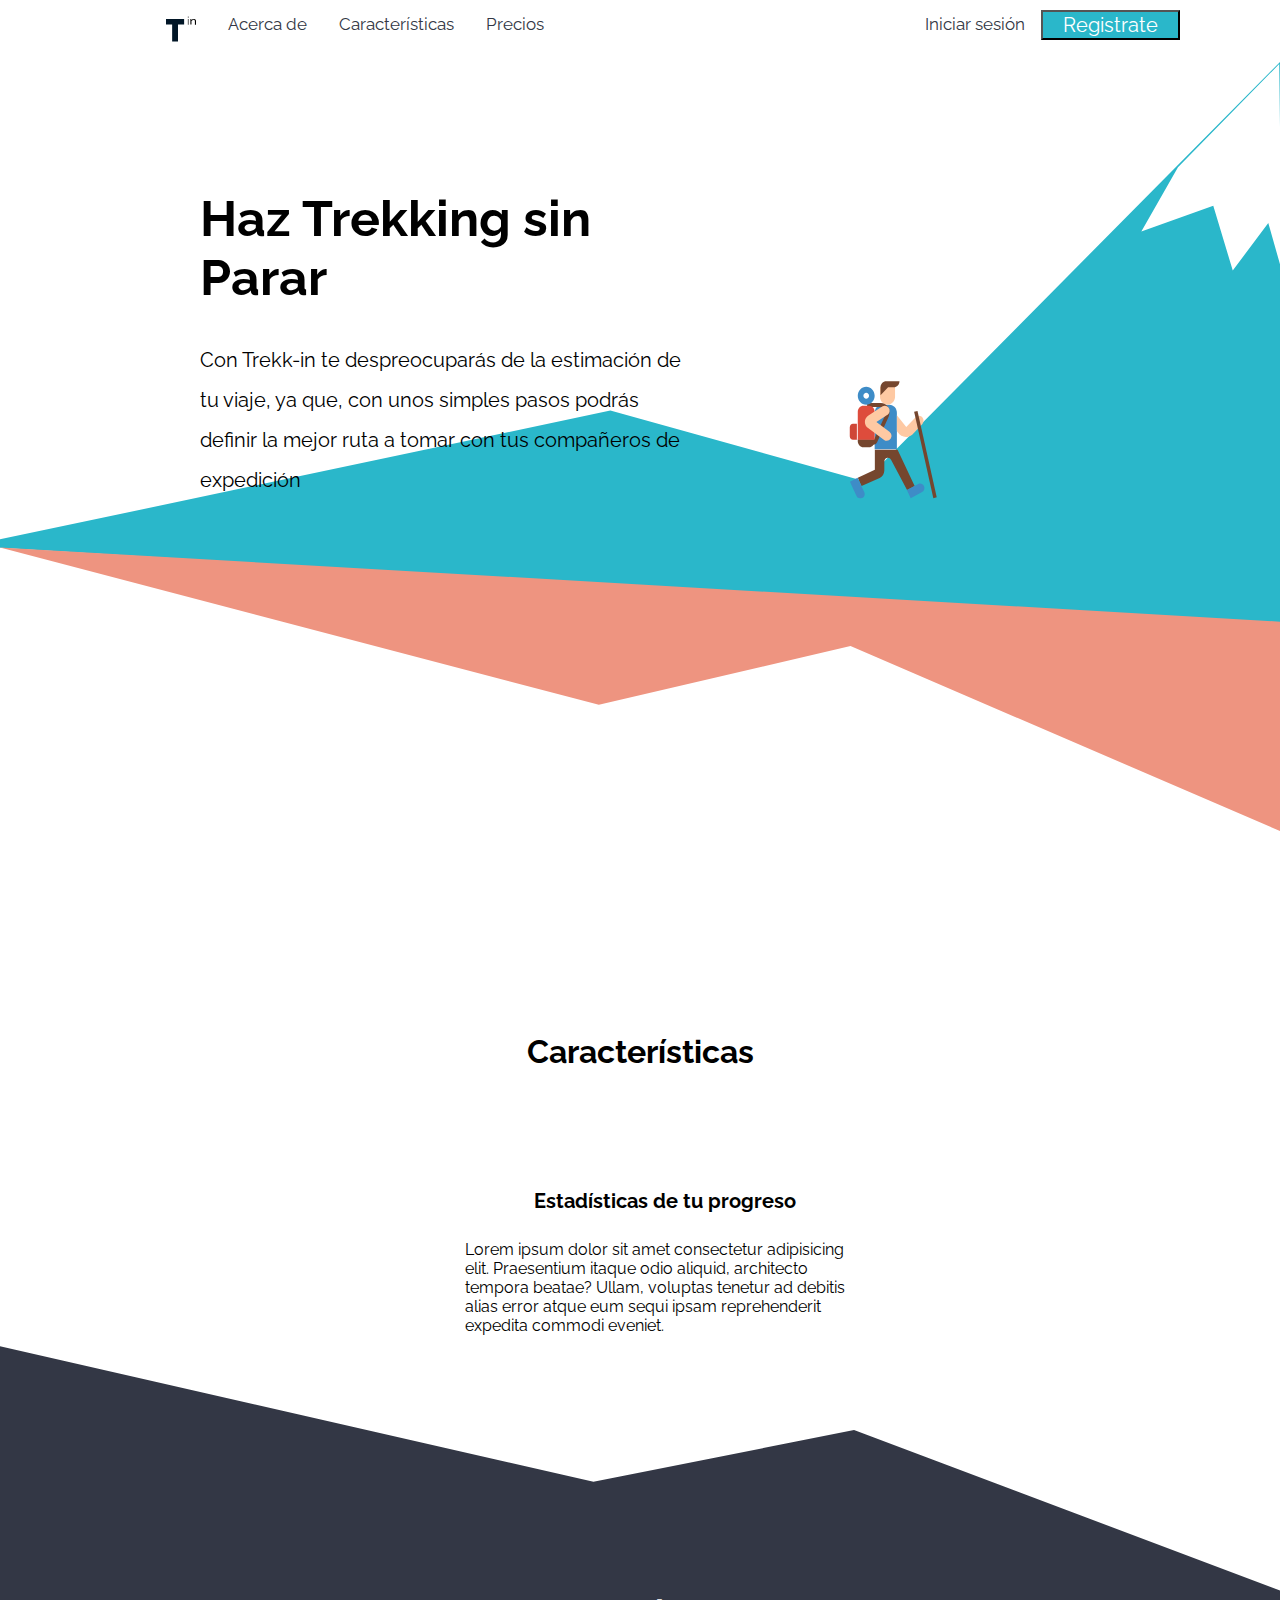
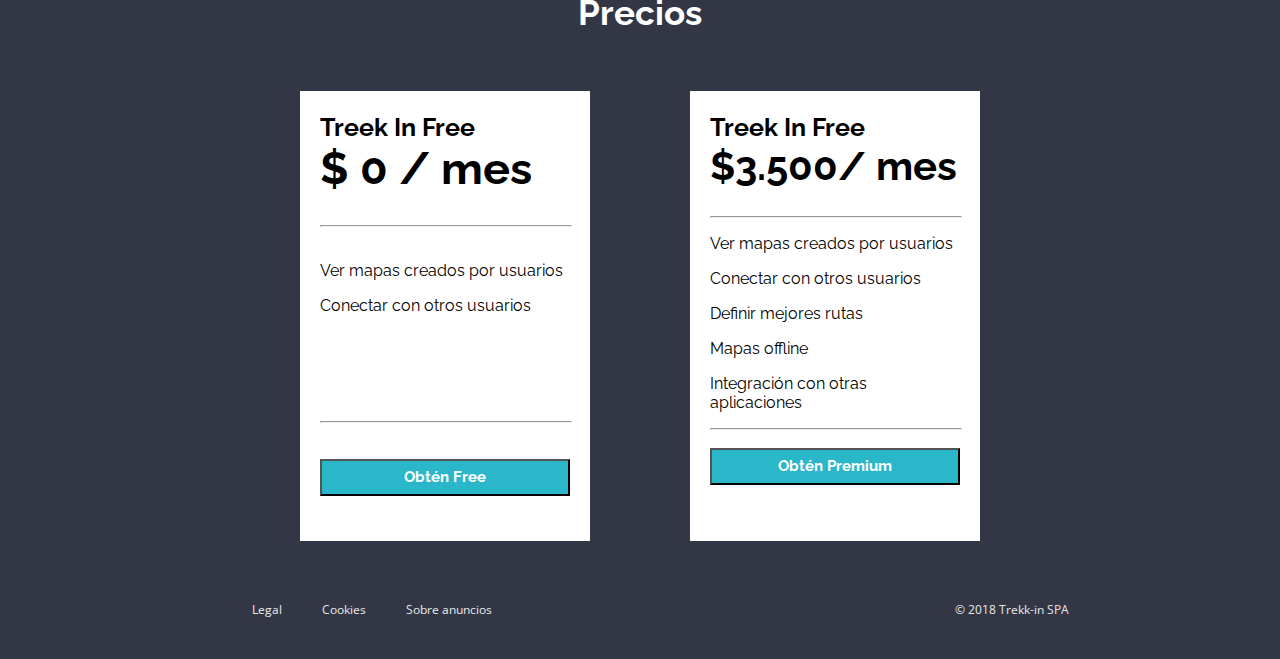
==== commit 7eb46f70: "Cambios finales" ====
--- a/index.html
+++ b/index.html
@@ -45,7 +45,7 @@
 <div class=" col-12 titulo-carac"><h1>Características</h1></div>
 <main class="col-12 bloque-carac"> 
     
-    <img  class="grafico animation-element" src="/assets/img/result-grafico.svg" alt="">
+    <img  class="grafico animation-element" src="../img/bar-graph" alt="">
     <div>
     <h2 class="titulo-estadisticas">Estadísticas de tu progreso</h2>
     <p class="parrafo-carac">Lorem ipsum dolor sit amet consectetur adipisicing elit. Praesentium itaque odio aliquid, architecto tempora beatae? Ullam,
@@ -53,7 +53,7 @@
     </div>
 </main>
 
-<section class=" col-12 section-montaña">
+<section class="col-12 section-montaña">
 
     <h1 class="titulo-precios">Precios</h1>
     <div class="contenedor-cartas">
--- a/assets/css/style.css
+++ b/assets/css/style.css
@@ -27,7 +27,9 @@
   height: 30px;
   margin-top: 10px;
   color: #FFF;
-  padding: 0px 10px;
+  padding: 0px 20px;
+  font-family: "Raleway", sans-serif;
+  font-size: 20px;
 }
 
 /* Add a black background color to the top navigation */
@@ -406,7 +408,7 @@
   height: 550px;
   width: 100%;
   background-color: #FFF;
-  background-image: url(/assets/img/header-minimizado.svg);
+  background-image: url(../img/bg-hero.svg);
   background-repeat: no-repeat;
   background-size: 170%;
   background-position: right;
@@ -434,7 +436,7 @@
     height: autopx;
     width: 100%;
     background-color: #FFF;
-    background-image: url(/assets/img/header-minimizado.svg);
+    background-image: url(../img/bg-hero.svg);
     background-repeat: no-repeat;
     background-size: 100%;
     background-position: top;
@@ -547,8 +549,8 @@
   width: 100%;
   background-repeat: no-repeat;
   background-size: cover;
-  background-position: bottom;
-  background-image: url(/assets/img/result-montaña-negra.svg);
+  background-position: top;
+  background-image: url(../img/bg-price.svg);
 }
 
 .contenedor-cartas {
@@ -623,7 +625,7 @@
     background-repeat: no-repeat;
     background-size: cover;
     background-position: top;
-    background-image: url(/assets/img/result-montaña-negra.svg);
+    background-image: url(../img/bg-price.svg);
   }
 
   .contenedor-cartas {
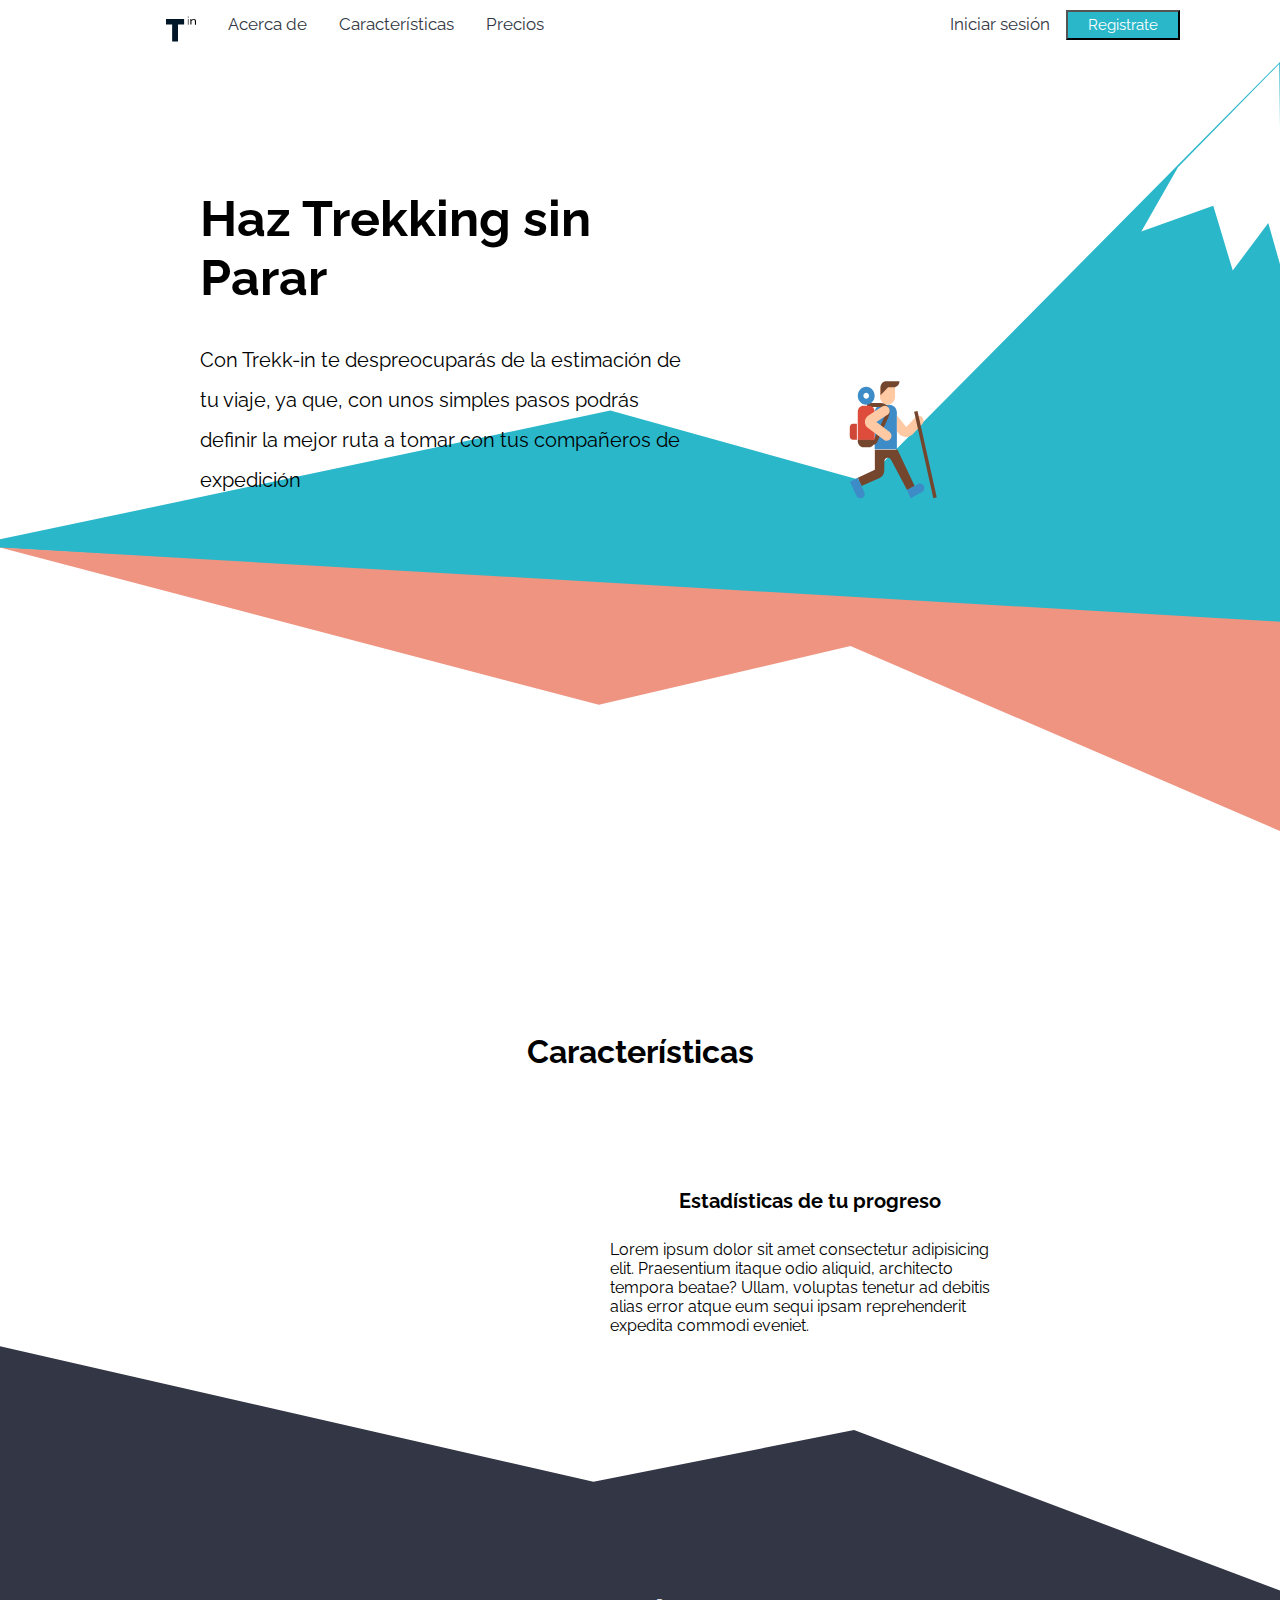
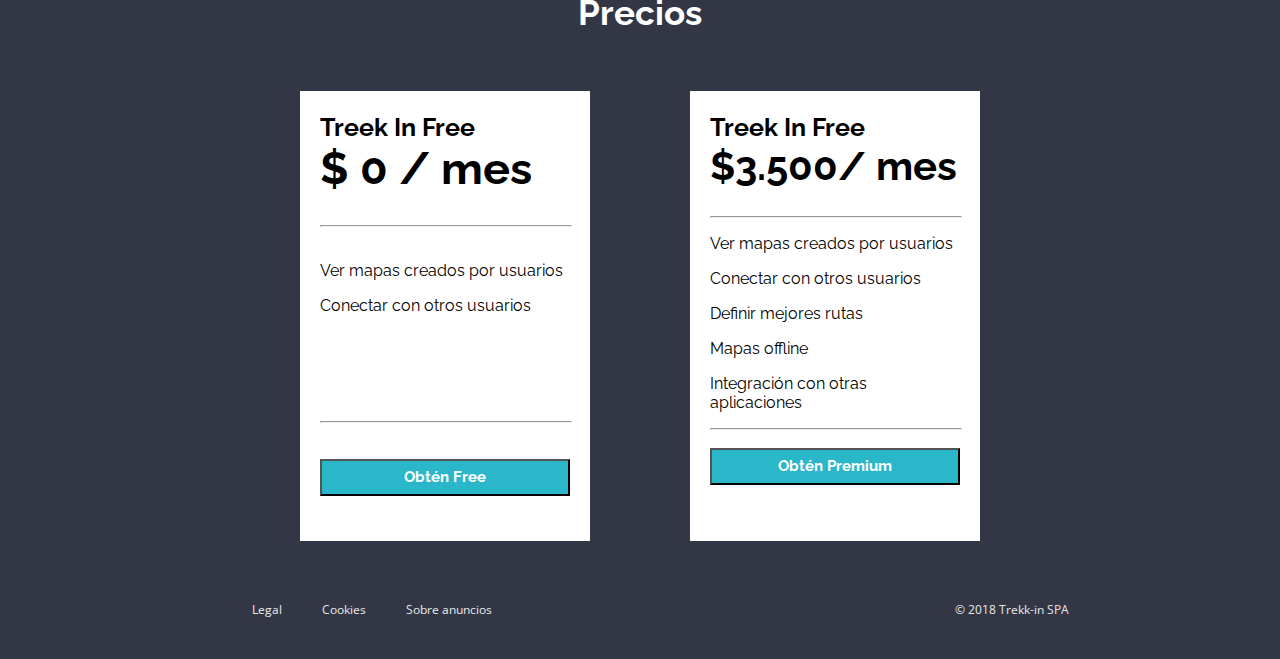
==== commit 3899c7b3: "Grafico" ====
--- a/index.html
+++ b/index.html
@@ -45,7 +45,7 @@
 <div class=" col-12 titulo-carac"><h1>Características</h1></div>
 <main class="col-12 bloque-carac"> 
     
-    <img  class="grafico animation-element" src="../img/bar-graph" alt="">
+    <img  class="grafico animation-element" src="assets/img/bar-graph.svg" alt="">
     <div>
     <h2 class="titulo-estadisticas">Estadísticas de tu progreso</h2>
     <p class="parrafo-carac">Lorem ipsum dolor sit amet consectetur adipisicing elit. Praesentium itaque odio aliquid, architecto tempora beatae? Ullam,
--- a/assets/css/style.css
+++ b/assets/css/style.css
@@ -29,7 +29,8 @@
   color: #FFF;
   padding: 0px 20px;
   font-family: "Raleway", sans-serif;
-  font-size: 20px;
+  font-size: 15px;
+  font-style: bold;
 }
 
 /* Add a black background color to the top navigation */
